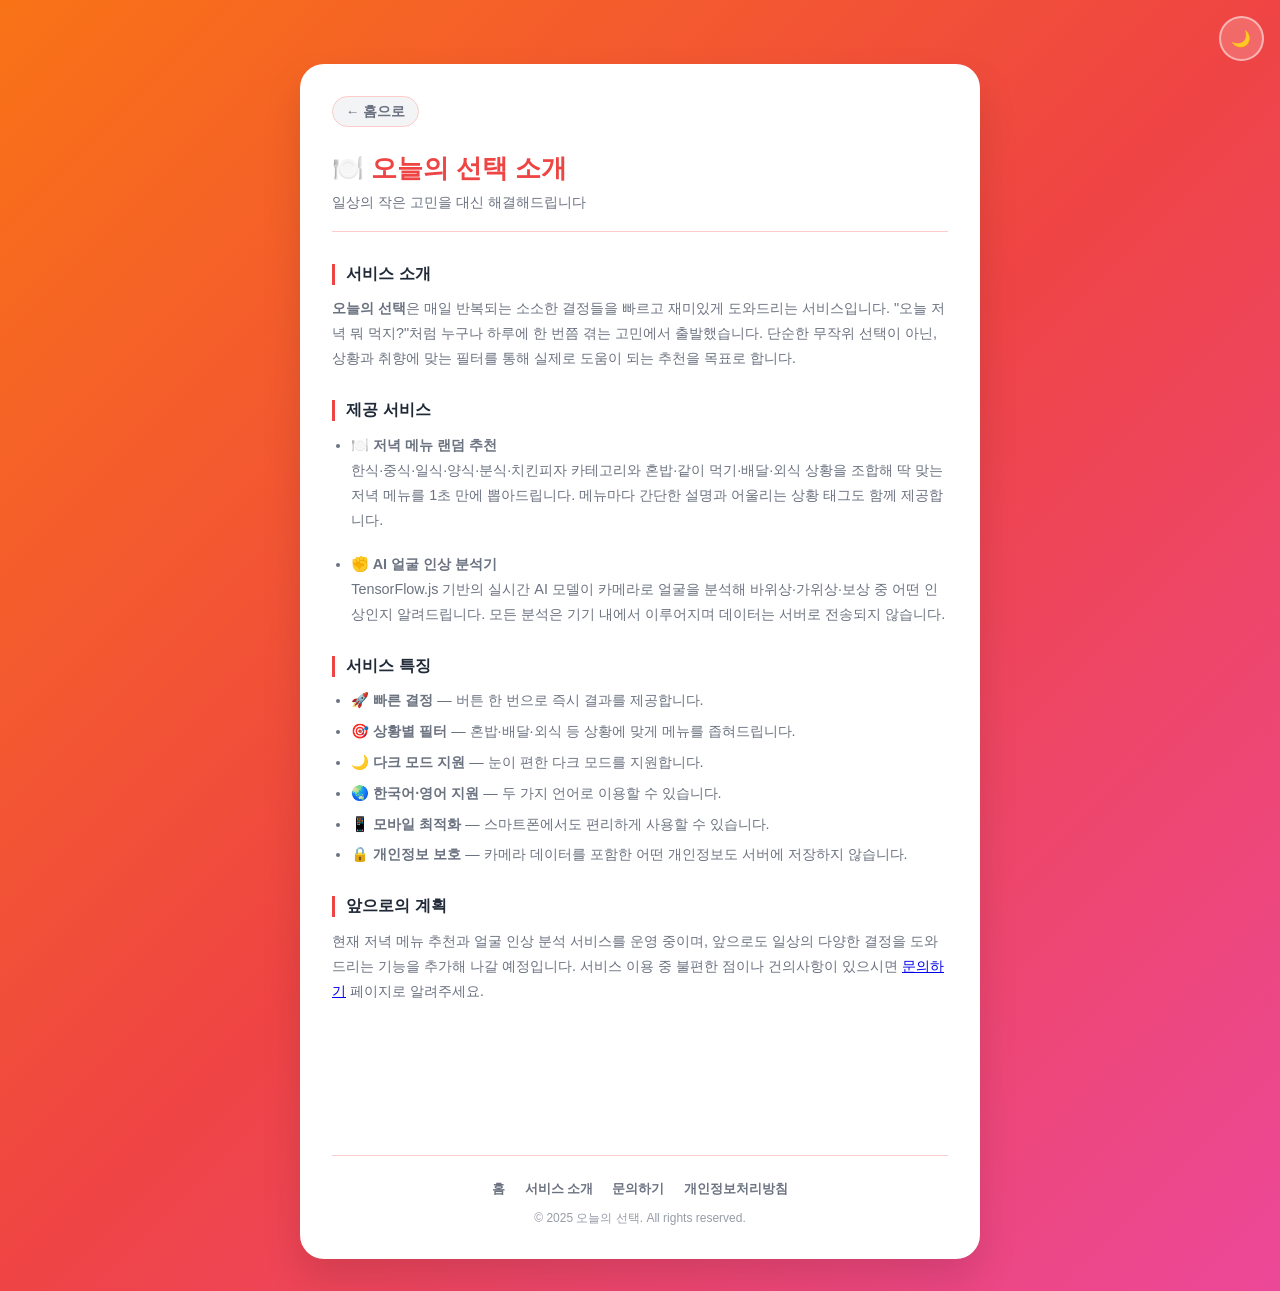
==== about.html @ f53dbbce "Add AdSense-optimized pages: privacy policy, about, contact + site footer and content Co-Authored-By" ====
<!DOCTYPE html>
<html lang="ko">
<head>
    <meta charset="UTF-8">
    <meta name="viewport" content="width=device-width, initial-scale=1.0">
    <meta name="google-adsense-account" content="ca-pub-1196075023394827">
    <meta name="description" content="오늘의 선택 — 저녁 메뉴 랜덤 추천과 AI 얼굴 인상 분석 서비스를 제공하는 일상 결정 도우미 서비스입니다.">
    <title>서비스 소개 — 오늘의 선택</title>
    <link rel="stylesheet" href="style.css">
    <script async src="https://pagead2.googlesyndication.com/pagead/js/adsbygoogle.js?client=ca-pub-1196075023394827"
     crossorigin="anonymous"></script>
</head>
<body>
    <div class="top-controls">
        <button id="theme-toggle" class="ctrl-btn" title="Toggle Theme">🌙</button>
    </div>

    <div class="page-container">
        <a href="./" class="page-back">← 홈으로</a>

        <div class="page-header">
            <h1 style="color: var(--title-color);">🍽️ 오늘의 선택 소개</h1>
            <p>일상의 작은 고민을 대신 해결해드립니다</p>
        </div>

        <div class="page-section">
            <h2>서비스 소개</h2>
            <p>
                <strong>오늘의 선택</strong>은 매일 반복되는 소소한 결정들을 빠르고 재미있게 도와드리는 서비스입니다.
                "오늘 저녁 뭐 먹지?"처럼 누구나 하루에 한 번쯤 겪는 고민에서 출발했습니다.
                단순한 무작위 선택이 아닌, 상황과 취향에 맞는 필터를 통해 실제로 도움이 되는 추천을 목표로 합니다.
            </p>
        </div>

        <div class="page-section">
            <h2>제공 서비스</h2>
            <ul>
                <li>
                    <strong>🍽️ 저녁 메뉴 랜덤 추천</strong><br>
                    한식·중식·일식·양식·분식·치킨피자 카테고리와 혼밥·같이 먹기·배달·외식 상황을 조합해
                    딱 맞는 저녁 메뉴를 1초 만에 뽑아드립니다. 메뉴마다 간단한 설명과 어울리는 상황 태그도 함께 제공합니다.
                </li>
                <li style="margin-top: 0.8rem;">
                    <strong>✊ AI 얼굴 인상 분석기</strong><br>
                    TensorFlow.js 기반의 실시간 AI 모델이 카메라로 얼굴을 분석해
                    바위상·가위상·보상 중 어떤 인상인지 알려드립니다.
                    모든 분석은 기기 내에서 이루어지며 데이터는 서버로 전송되지 않습니다.
                </li>
            </ul>
        </div>

        <div class="page-section">
            <h2>서비스 특징</h2>
            <ul>
                <li>🚀 <strong>빠른 결정</strong> — 버튼 한 번으로 즉시 결과를 제공합니다.</li>
                <li>🎯 <strong>상황별 필터</strong> — 혼밥·배달·외식 등 상황에 맞게 메뉴를 좁혀드립니다.</li>
                <li>🌙 <strong>다크 모드 지원</strong> — 눈이 편한 다크 모드를 지원합니다.</li>
                <li>🌏 <strong>한국어·영어 지원</strong> — 두 가지 언어로 이용할 수 있습니다.</li>
                <li>📱 <strong>모바일 최적화</strong> — 스마트폰에서도 편리하게 사용할 수 있습니다.</li>
                <li>🔒 <strong>개인정보 보호</strong> — 카메라 데이터를 포함한 어떤 개인정보도 서버에 저장하지 않습니다.</li>
            </ul>
        </div>

        <div class="page-section">
            <h2>앞으로의 계획</h2>
            <p>
                현재 저녁 메뉴 추천과 얼굴 인상 분석 서비스를 운영 중이며,
                앞으로도 일상의 다양한 결정을 도와드리는 기능을 추가해 나갈 예정입니다.
                서비스 이용 중 불편한 점이나 건의사항이 있으시면 <a href="./contact">문의하기</a> 페이지로 알려주세요.
            </p>
        </div>

        <div style="margin: 1.5rem 0; text-align: center; min-height: 90px;">
            <ins class="adsbygoogle"
                 style="display:block"
                 data-ad-client="ca-pub-1196075023394827"
                 data-ad-slot="auto"
                 data-ad-format="auto"
                 data-full-width-responsive="true"></ins>
            <script>(adsbygoogle = window.adsbygoogle || []).push({});</script>
        </div>

        <footer class="site-footer">
            <nav>
                <a href="./">홈</a>
                <a href="./about">서비스 소개</a>
                <a href="./contact">문의하기</a>
                <a href="./privacy">개인정보처리방침</a>
            </nav>
            <p>© 2025 오늘의 선택. All rights reserved.</p>
        </footer>
    </div>

    <script>
        const themeBtn = document.getElementById('theme-toggle');
        if (localStorage.getItem('theme') === 'dark') {
            document.body.classList.add('dark-mode');
            themeBtn.textContent = '☀️';
        }
        themeBtn.addEventListener('click', () => {
            const d = document.body.classList.toggle('dark-mode');
            themeBtn.textContent = d ? '☀️' : '🌙';
            localStorage.setItem('theme', d ? 'dark' : 'light');
        });
    </script>
</body>
</html>
---- style.css ----
:root {
    --bg-gradient: linear-gradient(135deg, #f97316 0%, #ef4444 50%, #ec4899 100%);
    --container-bg: #ffffff;
    --text-color: #1f2937;
    --subtitle-color: #6b7280;
    --title-color: #ef4444;
    --card-shadow: 0 20px 40px rgba(0, 0, 0, 0.12);
    --btn-bg: linear-gradient(135deg, #f97316, #ef4444);
    --btn-shadow: rgba(239, 68, 68, 0.4);
    --filter-bg: #f3f4f6;
    --filter-active-bg: #ef4444;
    --filter-active-text: #ffffff;
    --filter-text: #374151;
    --card-bg: #fff7ed;
    --card-border: #fed7aa;
    --history-bg: #fef2f2;
    --history-border: #fecaca;
    --reroll-bg: #f3f4f6;
    --reroll-color: #374151;
    --tag-bg: #fee2e2;
    --tag-color: #dc2626;
}

body.dark-mode {
    --bg-gradient: linear-gradient(135deg, #1c1917 0%, #1e1b4b 100%);
    --container-bg: #1f2937;
    --text-color: #f9fafb;
    --subtitle-color: #9ca3af;
    --title-color: #fb923c;
    --card-shadow: 0 20px 40px rgba(0, 0, 0, 0.5);
    --btn-bg: linear-gradient(135deg, #ea580c, #dc2626);
    --btn-shadow: rgba(234, 88, 12, 0.4);
    --filter-bg: #374151;
    --filter-active-bg: #ea580c;
    --filter-active-text: #ffffff;
    --filter-text: #d1d5db;
    --card-bg: #292524;
    --card-border: #44403c;
    --history-bg: #1c1917;
    --history-border: #44403c;
    --reroll-bg: #374151;
    --reroll-color: #e5e7eb;
    --tag-bg: #431407;
    --tag-color: #fb923c;
}

* {
    box-sizing: border-box;
    margin: 0;
    padding: 0;
}

body {
    font-family: 'Apple SD Gothic Neo', 'Malgun Gothic', sans-serif;
    background: var(--bg-gradient);
    color: var(--text-color);
    min-height: 100vh;
    display: flex;
    justify-content: center;
    align-items: flex-start;
    padding: 4rem 1rem 2rem;
    transition: background 0.3s;
}

.top-controls {
    position: fixed;
    top: 1rem;
    right: 1rem;
    display: flex;
    gap: 0.5rem;
    z-index: 100;
}

.ctrl-btn {
    background: rgba(255, 255, 255, 0.2);
    border: 2px solid rgba(255, 255, 255, 0.5);
    color: white;
    font-size: 1rem;
    font-weight: 700;
    width: 2.8rem;
    height: 2.8rem;
    border-radius: 50%;
    cursor: pointer;
    display: flex;
    justify-content: center;
    align-items: center;
    transition: all 0.3s;
    backdrop-filter: blur(4px);
    font-family: inherit;
    letter-spacing: 0.03em;
}

.ctrl-btn:hover {
    background: rgba(255, 255, 255, 0.35);
    border-color: white;
    transform: scale(1.1);
}

/* keep old selector working for JS that references themeToggle */
.theme-toggle { font-size: 1.3rem; }

.container {
    background: var(--container-bg);
    padding: 2rem;
    border-radius: 24px;
    box-shadow: var(--card-shadow);
    width: 100%;
    max-width: 600px;
    transition: background 0.3s, box-shadow 0.3s;
}

h1 {
    color: var(--title-color);
    font-size: 2rem;
    text-align: center;
    margin-bottom: 0.4rem;
}

.subtitle {
    color: var(--subtitle-color);
    text-align: center;
    margin-bottom: 1.8rem;
    font-size: 0.95rem;
}

.filters {
    display: flex;
    flex-direction: column;
    gap: 1rem;
    margin-bottom: 1.8rem;
}

.filter-group {
    display: flex;
    flex-direction: column;
    gap: 0.5rem;
}

.filter-label {
    font-size: 0.8rem;
    font-weight: 700;
    color: var(--subtitle-color);
    text-transform: uppercase;
    letter-spacing: 0.05em;
}

.filter-buttons {
    display: flex;
    flex-wrap: wrap;
    gap: 0.5rem;
}

.filter-btn {
    padding: 0.35rem 0.85rem;
    border-radius: 999px;
    border: none;
    background: var(--filter-bg);
    color: var(--filter-text);
    font-size: 0.85rem;
    cursor: pointer;
    transition: all 0.2s;
    font-family: inherit;
}

.filter-btn:hover {
    opacity: 0.8;
    transform: translateY(-1px);
}

.filter-btn.active {
    background: var(--filter-active-bg);
    color: var(--filter-active-text);
    font-weight: 600;
    box-shadow: 0 2px 8px var(--btn-shadow);
}

.result-area {
    margin-bottom: 1.5rem;
}

.result-card {
    background: var(--card-bg);
    border: 2px solid var(--card-border);
    border-radius: 20px;
    padding: 2.5rem 2rem;
    min-height: 220px;
    display: flex;
    align-items: center;
    justify-content: center;
    transition: all 0.3s;
    position: relative;
    overflow: hidden;
}

.result-card.revealed {
    border-color: var(--filter-active-bg);
    box-shadow: 0 0 0 3px var(--btn-shadow);
}

.card-placeholder {
    text-align: center;
    color: var(--subtitle-color);
}

.question-mark {
    font-size: 4rem;
    display: block;
    margin-bottom: 0.8rem;
    animation: pulse 2s infinite;
}

@keyframes pulse {
    0%, 100% { transform: scale(1); opacity: 0.8; }
    50% { transform: scale(1.1); opacity: 1; }
}

@keyframes spin-in {
    0% { transform: rotateY(90deg) scale(0.8); opacity: 0; }
    60% { transform: rotateY(-10deg) scale(1.05); opacity: 1; }
    100% { transform: rotateY(0deg) scale(1); opacity: 1; }
}

@keyframes shake {
    0%, 100% { transform: translateX(0); }
    20% { transform: translateX(-6px); }
    40% { transform: translateX(6px); }
    60% { transform: translateX(-4px); }
    80% { transform: translateX(4px); }
}

.card-result {
    text-align: center;
    width: 100%;
    animation: spin-in 0.5s ease-out;
}

.card-result.hidden,
.card-placeholder.hidden {
    display: none;
}

.food-emoji {
    font-size: 4.5rem;
    margin-bottom: 0.8rem;
    display: block;
    line-height: 1;
}

.food-name {
    font-size: 1.8rem;
    font-weight: 800;
    color: var(--title-color);
    margin-bottom: 0.8rem;
}

.food-tags {
    display: flex;
    gap: 0.4rem;
    justify-content: center;
    flex-wrap: wrap;
    margin-bottom: 0.7rem;
}

.tag {
    background: var(--tag-bg);
    color: var(--tag-color);
    font-size: 0.78rem;
    font-weight: 600;
    padding: 0.2rem 0.6rem;
    border-radius: 999px;
}

.food-desc {
    color: var(--subtitle-color);
    font-size: 0.9rem;
    line-height: 1.5;
}

.action-buttons {
    display: flex;
    flex-direction: column;
    gap: 0.75rem;
    margin-bottom: 1.5rem;
}

.pick-btn {
    width: 100%;
    padding: 1rem;
    background: var(--btn-bg);
    color: white;
    border: none;
    border-radius: 14px;
    font-size: 1.1rem;
    font-weight: 700;
    cursor: pointer;
    transition: all 0.2s;
    box-shadow: 0 4px 20px var(--btn-shadow);
    font-family: inherit;
    letter-spacing: 0.03em;
}

.pick-btn:hover {
    transform: translateY(-2px);
    box-shadow: 0 8px 28px var(--btn-shadow);
}

.pick-btn:active {
    transform: translateY(0);
    animation: shake 0.3s ease;
}

.reroll-btn {
    width: 100%;
    padding: 0.75rem;
    background: var(--reroll-bg);
    color: var(--reroll-color);
    border: none;
    border-radius: 14px;
    font-size: 1rem;
    font-weight: 600;
    cursor: pointer;
    transition: all 0.2s;
    font-family: inherit;
}

.reroll-btn:hover {
    opacity: 0.8;
    transform: translateY(-1px);
}

.hidden {
    display: none !important;
}

.history {
    background: var(--history-bg);
    border: 1px solid var(--history-border);
    border-radius: 16px;
    padding: 1rem 1.2rem;
}

.history-title {
    font-size: 0.82rem;
    font-weight: 700;
    color: var(--subtitle-color);
    text-transform: uppercase;
    letter-spacing: 0.05em;
    margin-bottom: 0.75rem;
}

#history-list {
    display: flex;
    flex-wrap: wrap;
    gap: 0.5rem;
}

.history-item {
    background: var(--tag-bg);
    color: var(--tag-color);
    font-size: 0.85rem;
    padding: 0.3rem 0.75rem;
    border-radius: 999px;
    font-weight: 500;
}

.app-link {
    display: flex;
    align-items: center;
    gap: 1rem;
    background: linear-gradient(135deg, #4f46e5, #7c3aed);
    border-radius: 16px;
    padding: 1rem 1.2rem;
    text-decoration: none;
    margin-bottom: 1.5rem;
    transition: all 0.2s;
    box-shadow: 0 4px 16px rgba(109, 40, 217, 0.25);
}
.app-link:hover { transform: translateY(-2px); box-shadow: 0 8px 24px rgba(109, 40, 217, 0.35); }

.app-link-emoji { font-size: 1.8rem; flex-shrink: 0; }

.app-link-text {
    display: flex; flex-direction: column; gap: 0.2rem;
}
.app-link-title {
    font-size: 0.95rem; font-weight: 800;
    color: #ffffff;
}
.app-link-desc {
    font-size: 0.8rem; color: rgba(255,255,255,0.75);
}

.comments-section {
    margin-top: 1.5rem;
    border-top: 1px solid var(--history-border);
    padding-top: 1.2rem;
}

.comments-title {
    font-size: 0.82rem;
    font-weight: 700;
    color: var(--subtitle-color);
    text-transform: uppercase;
    letter-spacing: 0.05em;
    margin-bottom: 1rem;
}

#disqus_thread {
    color-scheme: light;
}

body.dark-mode #disqus_thread {
    color-scheme: dark;
}

/* ── Site Footer ── */
.site-footer {
    margin-top: 2rem;
    padding-top: 1.5rem;
    border-top: 1px solid var(--history-border);
    text-align: center;
}

.site-footer nav {
    display: flex;
    justify-content: center;
    flex-wrap: wrap;
    gap: 0.3rem 1.2rem;
    margin-bottom: 0.75rem;
}

.site-footer nav a {
    font-size: 0.82rem;
    color: var(--subtitle-color);
    text-decoration: none;
    font-weight: 600;
    transition: color 0.2s;
}

.site-footer nav a:hover {
    color: var(--title-color);
}

.site-footer p {
    font-size: 0.75rem;
    color: var(--subtitle-color);
    opacity: 0.7;
}

/* ── Info Section ── */
.info-section {
    background: var(--filter-bg);
    border-radius: 16px;
    padding: 1.2rem 1.4rem;
    margin-bottom: 1.5rem;
}

.info-section h2 {
    font-size: 0.9rem;
    font-weight: 800;
    color: var(--text-color);
    margin-bottom: 0.8rem;
    letter-spacing: 0.02em;
}

.info-section ul {
    list-style: none;
    display: flex;
    flex-direction: column;
    gap: 0.45rem;
}

.info-section ul li {
    font-size: 0.85rem;
    color: var(--subtitle-color);
    padding-left: 0.1rem;
}

.step-list {
    counter-reset: steps;
    list-style: none;
    display: flex;
    flex-direction: column;
    gap: 0.6rem;
}

.step-list li {
    counter-increment: steps;
    display: flex;
    align-items: flex-start;
    gap: 0.6rem;
    font-size: 0.85rem;
    color: var(--subtitle-color);
}

.step-list li::before {
    content: counter(steps);
    background: var(--filter-active-bg);
    color: #fff;
    font-size: 0.75rem;
    font-weight: 800;
    width: 1.4rem;
    height: 1.4rem;
    border-radius: 50%;
    display: flex;
    align-items: center;
    justify-content: center;
    flex-shrink: 0;
    margin-top: 0.05rem;
}

/* ── Static pages (about, contact, privacy) ── */
.page-container {
    background: var(--container-bg);
    padding: 2rem;
    border-radius: 24px;
    box-shadow: var(--card-shadow);
    width: 100%;
    max-width: 680px;
    transition: background 0.3s, box-shadow 0.3s;
}

.page-back {
    display: inline-flex;
    align-items: center;
    gap: 0.3rem;
    font-size: 0.85rem;
    font-weight: 600;
    color: var(--subtitle-color);
    text-decoration: none;
    margin-bottom: 1.5rem;
    padding: 0.35rem 0.8rem;
    border-radius: 999px;
    background: var(--filter-bg);
    border: 1px solid var(--history-border);
    transition: all 0.2s;
}

.page-back:hover { opacity: 0.75; transform: translateX(-2px); }

.page-header {
    margin-bottom: 2rem;
    padding-bottom: 1.2rem;
    border-bottom: 1px solid var(--history-border);
}

.page-header h1 {
    font-size: 1.6rem;
    text-align: left;
    margin-bottom: 0.4rem;
}

.page-header p {
    font-size: 0.9rem;
    color: var(--subtitle-color);
}

.page-section {
    margin-bottom: 1.8rem;
}

.page-section h2 {
    font-size: 1rem;
    font-weight: 800;
    color: var(--text-color);
    margin-bottom: 0.7rem;
    padding-left: 0.7rem;
    border-left: 3px solid var(--filter-active-bg);
}

.page-section p, .page-section li {
    font-size: 0.9rem;
    color: var(--subtitle-color);
    line-height: 1.75;
}

.page-section ul {
    padding-left: 1.2rem;
    display: flex;
    flex-direction: column;
    gap: 0.35rem;
}

.contact-card {
    background: var(--filter-bg);
    border-radius: 14px;
    padding: 1.2rem 1.4rem;
    display: flex;
    flex-direction: column;
    gap: 0.9rem;
}

.contact-row {
    display: flex;
    align-items: center;
    gap: 0.75rem;
    font-size: 0.9rem;
    color: var(--text-color);
}

.contact-row span:first-child {
    font-size: 1.3rem;
    width: 2rem;
    text-align: center;
    flex-shrink: 0;
}

.contact-row a {
    color: var(--title-color);
    text-decoration: none;
    font-weight: 600;
}

.contact-row a:hover { text-decoration: underline; }

@media (max-width: 480px) {
    body {
        padding: 3.5rem 0.75rem 1.5rem;
    }
    .container {
        padding: 1.5rem 1.2rem;
    }
    h1 {
        font-size: 1.6rem;
    }
    .food-emoji {
        font-size: 3.5rem;
    }
    .food-name {
        font-size: 1.5rem;
    }
    .page-container {
        padding: 1.5rem 1.2rem;
    }
}
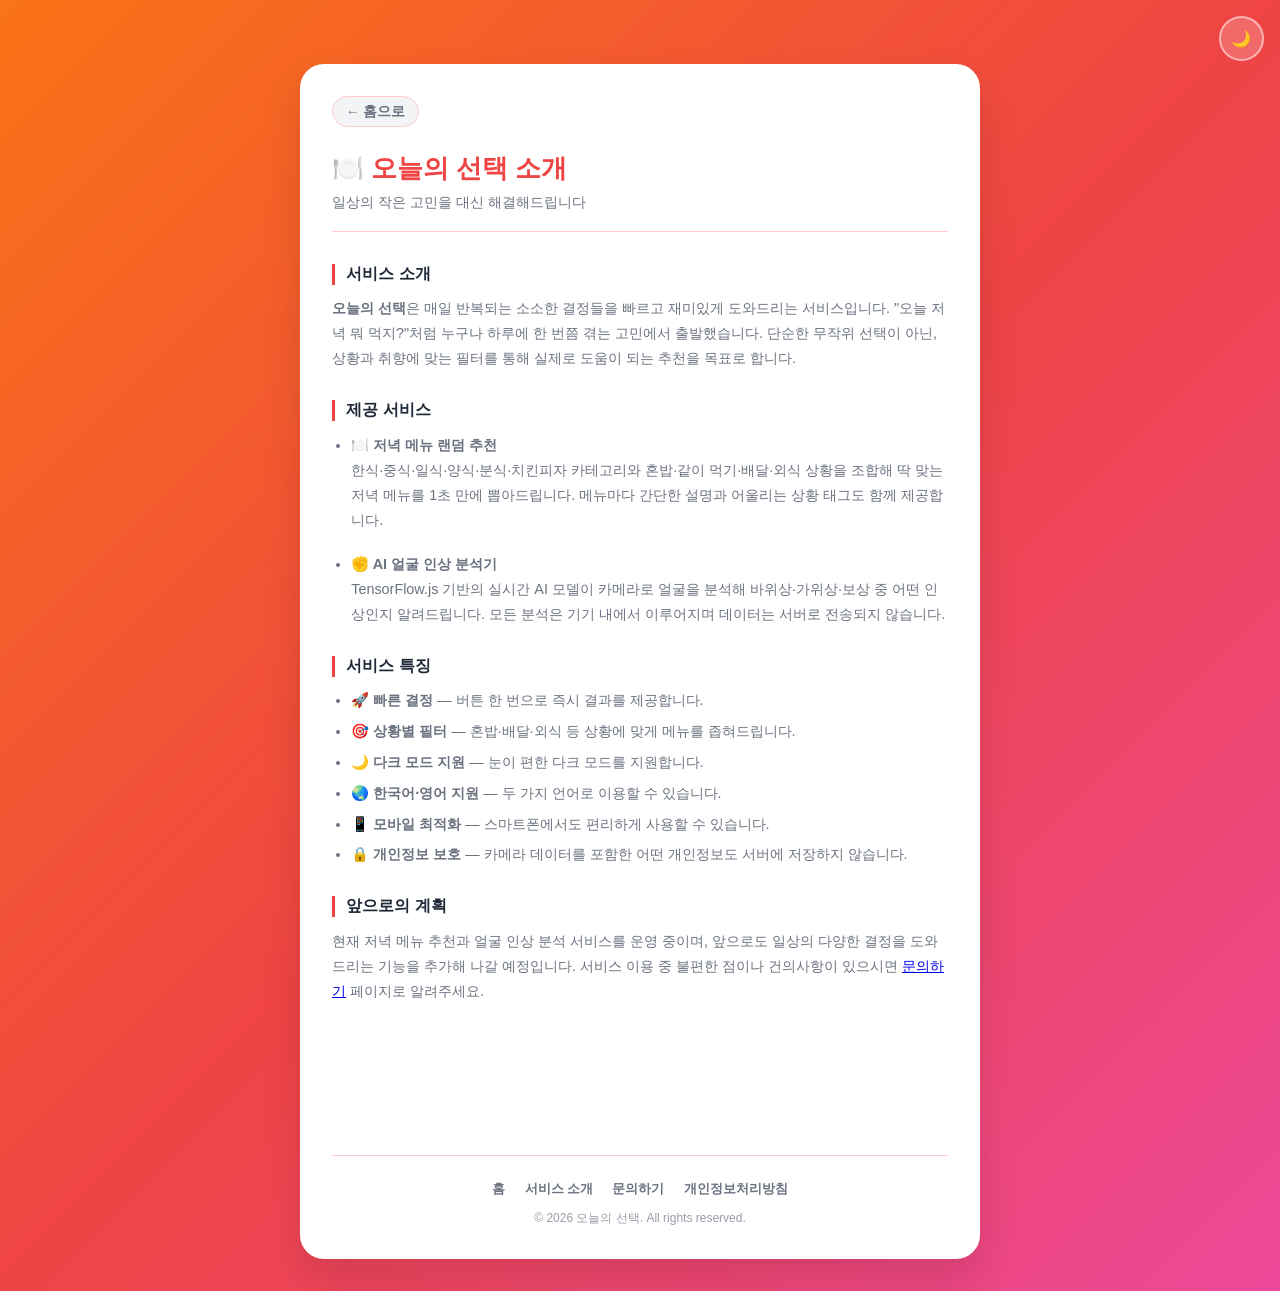
==== commit bb5a7e55: "Optimize site for SEO and AI search" ====
--- a/about.html
+++ b/about.html
@@ -1,14 +1,66 @@
 <!DOCTYPE html>
 <html lang="ko">
 <head>
+    <!-- Google tag (gtag.js) -->
+    <script async src="https://www.googletagmanager.com/gtag/js?id=G-WR3RTEYFXM"></script>
+    <script>
+      window.dataLayer = window.dataLayer || [];
+      function gtag(){dataLayer.push(arguments);}
+      gtag('js', new Date());
+
+      gtag('config', 'G-WR3RTEYFXM');
+    </script>
+    <script type="text/javascript">
+      (function(c,l,a,r,i,t,y){
+          c[a]=c[a]||function(){(c[a].q=c[a].q||[]).push(arguments)};
+          t=l.createElement(r);t.async=1;t.src="https://www.clarity.ms/tag/"+i;
+          y=l.getElementsByTagName(r)[0];y.parentNode.insertBefore(t,y);
+      })(window, document, "clarity", "script", "wq8yi0f5go");
+    </script>
     <meta charset="UTF-8">
     <meta name="viewport" content="width=device-width, initial-scale=1.0">
     <meta name="google-adsense-account" content="ca-pub-1196075023394827">
-    <meta name="description" content="오늘의 선택 — 저녁 메뉴 랜덤 추천과 AI 얼굴 인상 분석 서비스를 제공하는 일상 결정 도우미 서비스입니다.">
+    <meta name="description" content="오늘의 선택은 저녁 메뉴 랜덤 추천과 AI 얼굴 인상 분석을 제공하는 무료 웹 서비스입니다. 기능, 개인정보 보호 방식, 앞으로의 계획을 확인하세요.">
+    <meta name="robots" content="index, follow, max-image-preview:large, max-snippet:-1, max-video-preview:-1">
+    <meta name="author" content="오늘의 선택">
+    <meta name="theme-color" content="#ef4444">
+    <link rel="canonical" href="https://leemunsu81.github.io/product-builder-lecture/about">
+    <meta property="og:type" content="website">
+    <meta property="og:locale" content="ko_KR">
+    <meta property="og:site_name" content="오늘의 선택">
+    <meta property="og:title" content="서비스 소개 — 오늘의 선택">
+    <meta property="og:description" content="오늘의 선택은 저녁 메뉴 랜덤 추천과 AI 얼굴 인상 분석을 제공하는 무료 웹 서비스입니다. 기능, 개인정보 보호 방식, 앞으로의 계획을 확인하세요.">
+    <meta property="og:url" content="https://leemunsu81.github.io/product-builder-lecture/about">
+    <meta name="twitter:card" content="summary_large_image">
+    <meta property="og:image" content="https://leemunsu81.github.io/product-builder-lecture/og-image.svg">
+    <meta property="og:image:type" content="image/svg+xml">
+    <meta property="og:image:width" content="1200">
+    <meta property="og:image:height" content="630">
+    <meta name="twitter:image" content="https://leemunsu81.github.io/product-builder-lecture/og-image.svg">
+    <meta name="twitter:title" content="서비스 소개 — 오늘의 선택">
+    <meta name="twitter:description" content="오늘의 선택은 저녁 메뉴 랜덤 추천과 AI 얼굴 인상 분석을 제공하는 무료 웹 서비스입니다. 기능, 개인정보 보호 방식, 앞으로의 계획을 확인하세요.">
     <title>서비스 소개 — 오늘의 선택</title>
+    <link rel="icon" type="image/svg+xml" href="favicon.svg">
+    <link rel="icon" type="image/x-icon" href="favicon.ico">
     <link rel="stylesheet" href="style.css">
     <script async src="https://pagead2.googlesyndication.com/pagead/js/adsbygoogle.js?client=ca-pub-1196075023394827"
      crossorigin="anonymous"></script>
+    <script type="application/ld+json">
+    {
+      "@context": "https://schema.org",
+      "@type": "AboutPage",
+      "@id": "https://leemunsu81.github.io/product-builder-lecture/about#webpage",
+      "url": "https://leemunsu81.github.io/product-builder-lecture/about",
+      "name": "서비스 소개 — 오늘의 선택",
+      "description": "오늘의 선택은 저녁 메뉴 랜덤 추천과 AI 얼굴 인상 분석을 제공하는 무료 웹 서비스입니다. 기능, 개인정보 보호 방식, 앞으로의 계획을 확인하세요.",
+      "inLanguage": "ko-KR",
+      "isPartOf": {
+        "@type": "WebSite",
+        "name": "오늘의 선택",
+        "url": "https://leemunsu81.github.io/product-builder-lecture/"
+      }
+    }
+    </script>
 </head>
 <body>
     <div class="top-controls">
@@ -87,7 +139,7 @@
                 <a href="./contact">문의하기</a>
                 <a href="./privacy">개인정보처리방침</a>
             </nav>
-            <p>© 2025 오늘의 선택. All rights reserved.</p>
+            <p>© 2026 오늘의 선택. All rights reserved.</p>
         </footer>
     </div>
 
--- a/style.css
+++ b/style.css
@@ -276,6 +276,57 @@
     line-height: 1.5;
 }
 
+.recipe-section {
+    margin-top: 1rem;
+    padding-top: 1rem;
+    border-top: 1px dashed var(--card-border);
+    text-align: left;
+}
+
+.recipe-title {
+    font-size: 0.8rem;
+    font-weight: 800;
+    color: var(--subtitle-color);
+    text-transform: uppercase;
+    letter-spacing: 0.05em;
+    margin-bottom: 0.6rem;
+    text-align: center;
+}
+
+.recipe-steps {
+    counter-reset: recipe;
+    list-style: none;
+    display: flex;
+    flex-direction: column;
+    gap: 0.5rem;
+}
+
+.recipe-steps li {
+    counter-increment: recipe;
+    display: flex;
+    align-items: flex-start;
+    gap: 0.5rem;
+    font-size: 0.83rem;
+    color: var(--subtitle-color);
+    line-height: 1.5;
+}
+
+.recipe-steps li::before {
+    content: counter(recipe);
+    background: var(--card-border);
+    color: var(--title-color);
+    font-size: 0.72rem;
+    font-weight: 800;
+    min-width: 1.3rem;
+    height: 1.3rem;
+    border-radius: 50%;
+    display: flex;
+    align-items: center;
+    justify-content: center;
+    flex-shrink: 0;
+    margin-top: 0.1rem;
+}
+
 .action-buttons {
     display: flex;
     flex-direction: column;
@@ -327,6 +378,83 @@
     opacity: 0.8;
     transform: translateY(-1px);
 }
+
+.restaurant-btn {
+    width: 100%;
+    padding: 0.75rem;
+    background: linear-gradient(135deg, #10b981, #059669);
+    color: #ffffff;
+    border: none;
+    border-radius: 14px;
+    font-size: 1rem;
+    font-weight: 700;
+    cursor: pointer;
+    transition: all 0.2s;
+    font-family: inherit;
+    letter-spacing: 0.02em;
+    box-shadow: 0 4px 16px rgba(16, 185, 129, 0.3);
+}
+
+.restaurant-btn:hover {
+    transform: translateY(-2px);
+    box-shadow: 0 8px 24px rgba(16, 185, 129, 0.4);
+}
+
+.restaurant-btn:active { transform: translateY(0); }
+
+/* ── Location input ── */
+.location-input-wrap {
+    margin-bottom: 1.2rem;
+    display: flex;
+    flex-direction: column;
+    gap: 0.45rem;
+}
+
+.location-row {
+    display: flex;
+    gap: 0.5rem;
+}
+
+.location-input {
+    flex: 1;
+    padding: 0.6rem 0.9rem;
+    border-radius: 10px;
+    border: 2px solid var(--card-border);
+    background: var(--filter-bg);
+    color: var(--text-color);
+    font-size: 0.9rem;
+    font-family: inherit;
+    outline: none;
+    transition: border-color 0.2s;
+}
+
+.location-input:focus {
+    border-color: var(--filter-active-bg);
+}
+
+.location-input::placeholder {
+    color: var(--subtitle-color);
+    opacity: 0.65;
+}
+
+.locate-btn {
+    padding: 0.6rem 0.8rem;
+    border-radius: 10px;
+    background: var(--filter-active-bg);
+    color: white;
+    border: none;
+    cursor: pointer;
+    font-size: 0.82rem;
+    font-weight: 700;
+    font-family: inherit;
+    white-space: nowrap;
+    flex-shrink: 0;
+    transition: all 0.2s;
+    box-shadow: 0 2px 8px var(--btn-shadow);
+}
+
+.locate-btn:hover { opacity: 0.85; transform: translateY(-1px); }
+.locate-btn:disabled { opacity: 0.5; cursor: not-allowed; transform: none; }
 
 .hidden {
     display: none !important;
@@ -633,3 +761,50 @@
         padding: 1.5rem 1.2rem;
     }
 }
+
+
+/* ── SEO and GEO content blocks ── */
+.seo-content p,
+.faq-section p {
+    font-size: 0.88rem;
+    color: var(--subtitle-color);
+    line-height: 1.75;
+}
+
+.quick-answer {
+    margin-bottom: 1rem;
+}
+
+.seo-grid {
+    display: grid;
+    grid-template-columns: repeat(2, minmax(0, 1fr));
+    gap: 0.85rem;
+}
+
+.seo-grid > div,
+.faq-list article {
+    background: var(--container-bg);
+    border: 1px solid var(--history-border);
+    border-radius: 12px;
+    padding: 0.9rem 1rem;
+}
+
+.seo-grid h3,
+.faq-list h3 {
+    font-size: 0.9rem;
+    color: var(--text-color);
+    margin-bottom: 0.4rem;
+    line-height: 1.45;
+}
+
+.faq-list {
+    display: flex;
+    flex-direction: column;
+    gap: 0.75rem;
+}
+
+@media (max-width: 560px) {
+    .seo-grid {
+        grid-template-columns: 1fr;
+    }
+}
